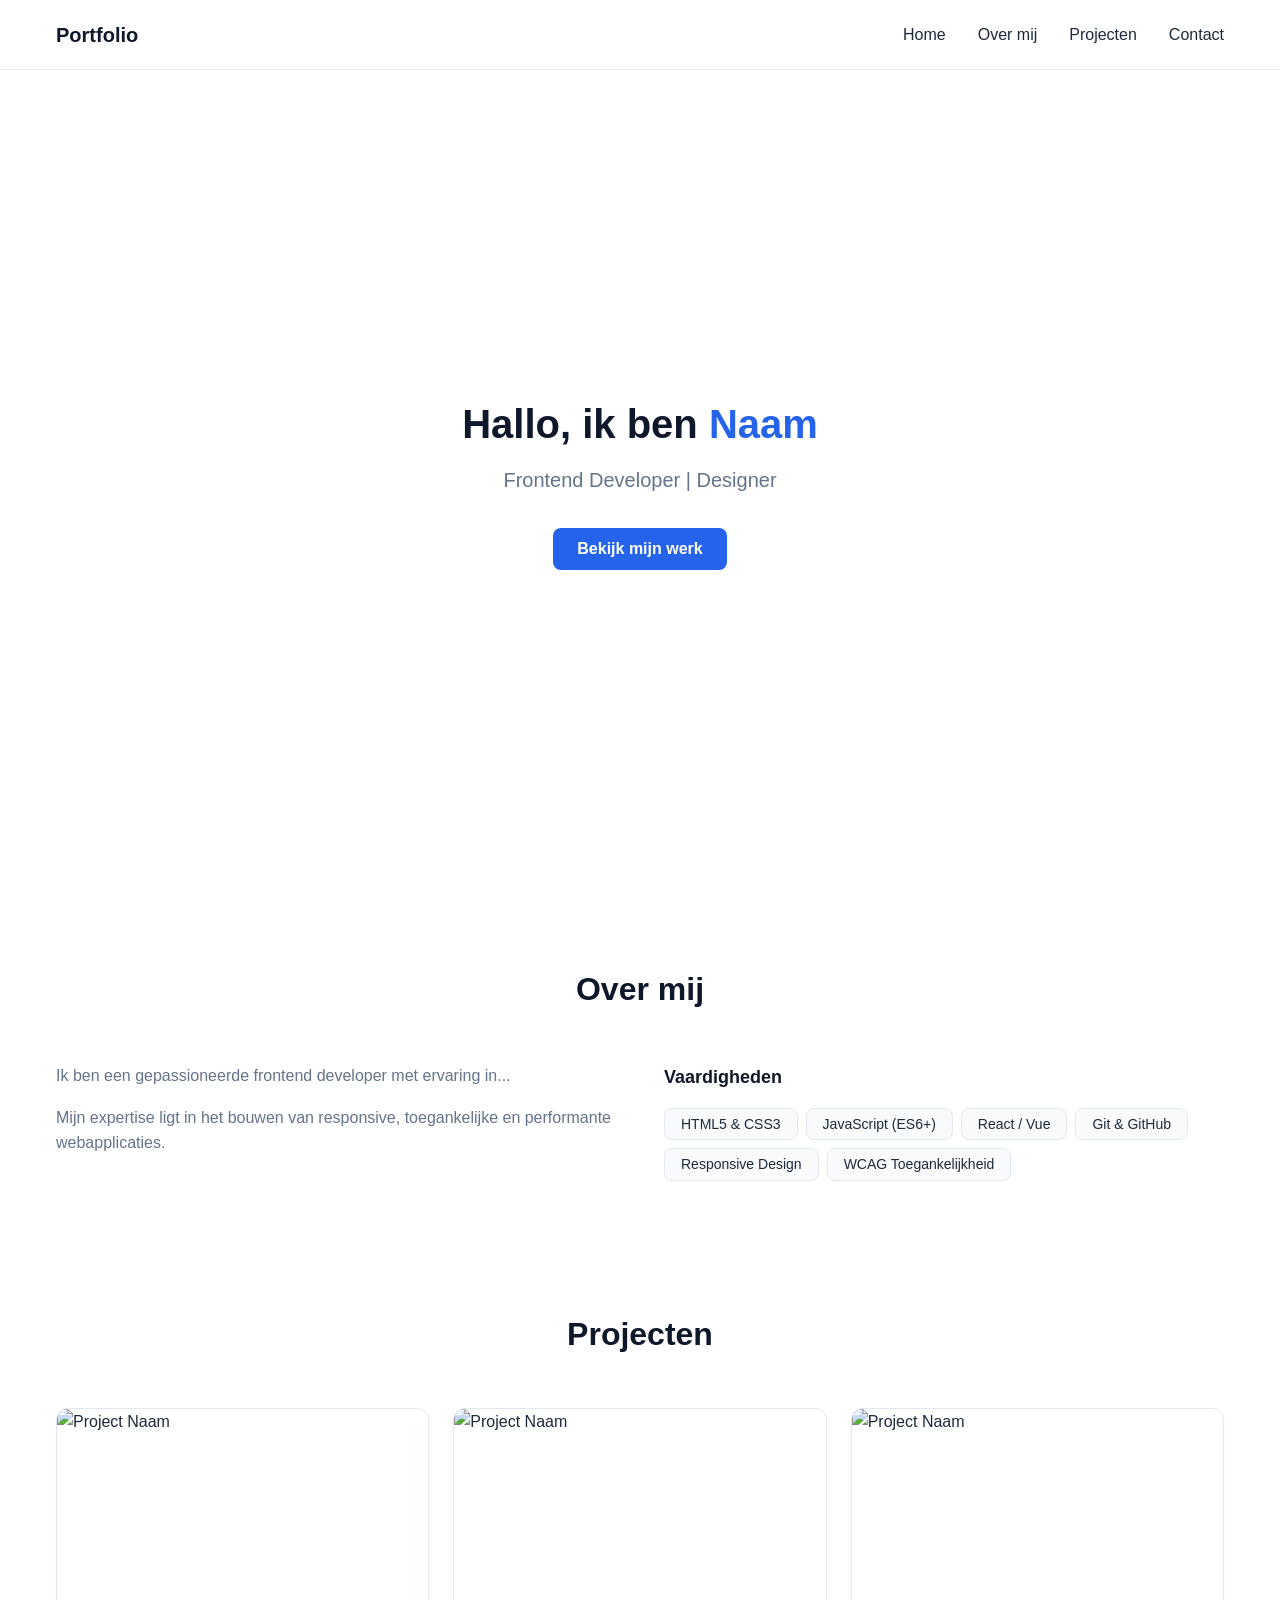
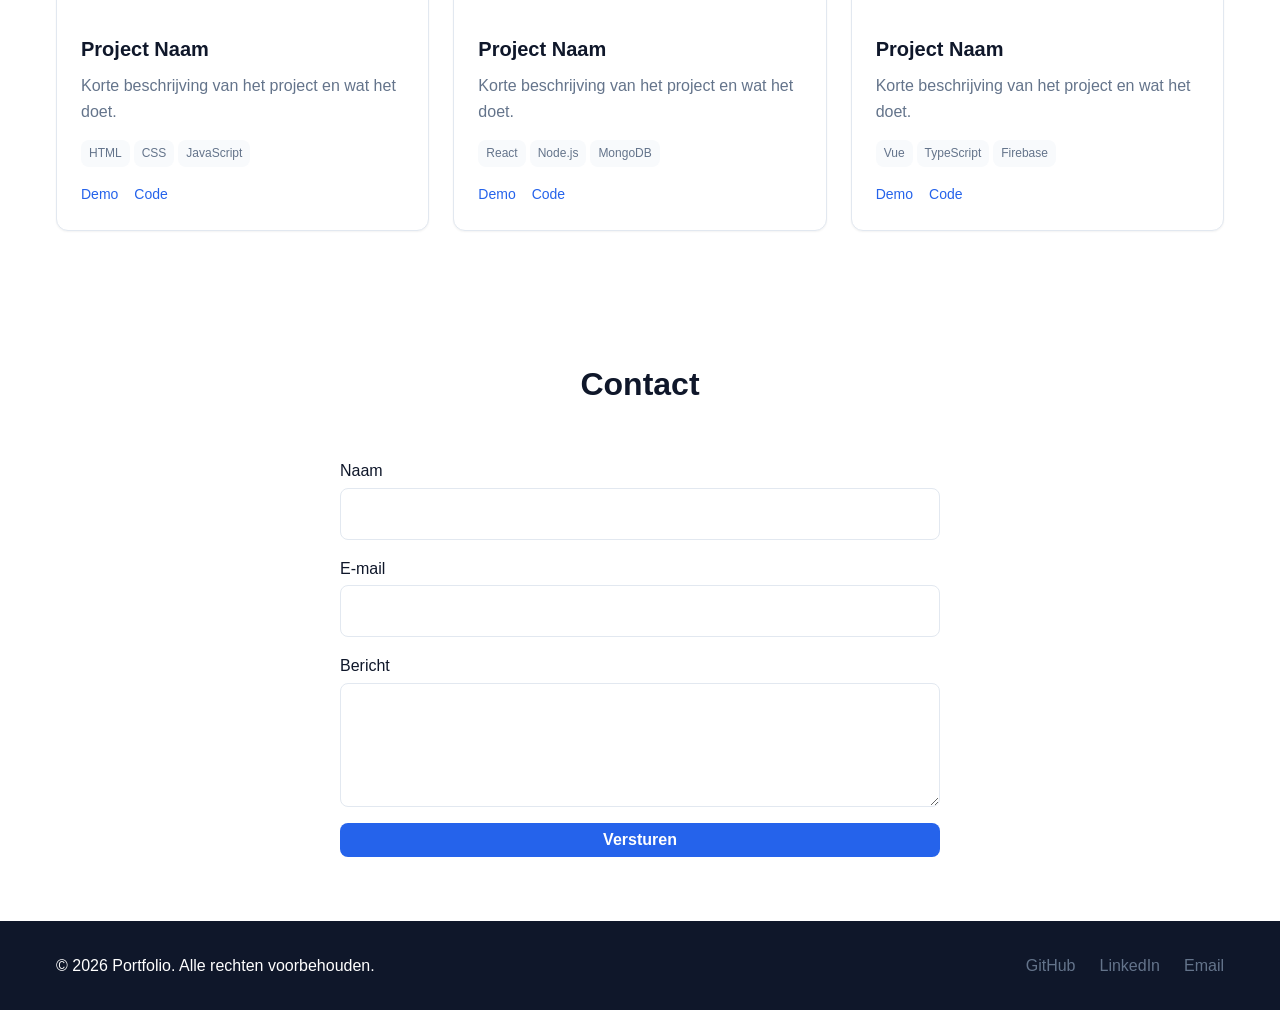
==== portfolio/index.html @ d0fe11b7 "portfolio" ====
<!DOCTYPE html>
<html lang="nl">
<head>
    <meta charset="UTF-8">
    <meta name="viewport" content="width=device-width, initial-scale=1.0">
    <meta name="description" content="Persoonlijke portfolio website">
    <title>Mijn Portfolio</title>
    <link rel="stylesheet" href="css/main.css">
    <link rel="stylesheet" href="css/responsive.css">
</head>
<body>
    <header class="header">
        <nav class="nav container">
            <a href="#" class="nav__logo">Portfolio</a>
            <ul class="nav__menu">
                <li><a href="#home" class="nav__link">Home</a></li>
                <li><a href="#about" class="nav__link">Over mij</a></li>
                <li><a href="#projects" class="nav__link">Projecten</a></li>
                <li><a href="#contact" class="nav__link">Contact</a></li>
            </ul>
            <button class="nav__toggle" aria-label="Menu toggelen">
                <span class="hamburger"></span>
            </button>
        </nav>
    </header>

    <main>
        <section id="home" class="hero">
            <div class="container">
                <div class="hero__content">
                    <h1 class="hero__title">Hallo, ik ben <span class="highlight">Naam</span></h1>
                    <p class="hero__subtitle">Frontend Developer | Designer</p>
                    <a href="#projects" class="btn btn--primary">Bekijk mijn werk</a>
                </div>
            </div>
        </section>

        <section id="about" class="about section">
            <div class="container">
                <h2 class="section__title">Over mij</h2>
                <div class="about__content">
                    <div class="about__text">
                        <p>Ik ben een gepassioneerde frontend developer met ervaring in...</p>
                        <p>Mijn expertise ligt in het bouwen van responsive, toegankelijke en performante webapplicaties.</p>
                    </div>
                    <div class="about__skills">
                        <h3>Vaardigheden</h3>
                        <ul class="skills__list">
                            <li>HTML5 & CSS3</li>
                            <li>JavaScript (ES6+)</li>
                            <li>React / Vue</li>
                            <li>Git & GitHub</li>
                            <li>Responsive Design</li>
                            <li>WCAG Toegankelijkheid</li>
                        </ul>
                    </div>
                </div>
            </div>
        </section>

        <section id="projects" class="projects section">
            <div class="container">
                <h2 class="section__title">Projecten</h2>
                <div class="projects__grid" id="projects-grid">
                </div>
            </div>
        </section>

        <section id="contact" class="contact section">
            <div class="container">
                <h2 class="section__title">Contact</h2>
                <form class="contact__form" id="contact-form">
                    <div class="form__group">
                        <label for="name">Naam</label>
                        <input type="text" id="name" name="name" required>
                    </div>
                    <div class="form__group">
                        <label for="email">E-mail</label>
                        <input type="email" id="email" name="email" required>
                    </div>
                    <div class="form__group">
                        <label for="message">Bericht</label>
                        <textarea id="message" name="message" rows="5" required></textarea>
                    </div>
                    <button type="submit" class="btn btn--primary">Versturen</button>
                </form>
            </div>
        </section>
    </main>

    <footer class="footer">
        <div class="container">
            <p>&copy; 2026 Portfolio. Alle rechten voorbehouden.</p>
            <div class="footer__social">
                <a href="#" aria-label="GitHub">GitHub</a>
                <a href="#" aria-label="LinkedIn">LinkedIn</a>
                <a href="#" aria-label="Email">Email</a>
            </div>
        </div>
    </footer>

    <script src="js/main.js"></script>
</body>
</html>
---- portfolio/css/main.css ----
:root {
    --color-primary: #2563eb;
    --color-primary-dark: #1d4ed8;
    --color-secondary: #0f172a;
    --color-accent: #f59e0b;
    --color-text: #1e293b;
    --color-text-light: #64748b;
    --color-background: #ffffff;
    --color-surface: #f8fafc;
    --color-border: #e2e8f0;
    --color-white: #ffffff;

    --font-family: 'Inter', -apple-system, BlinkMacSystemFont, 'Segoe UI', Roboto, sans-serif;
    --font-size-xs: 0.75rem;
    --font-size-sm: 0.875rem;
    --font-size-base: 1rem;
    --font-size-lg: 1.125rem;
    --font-size-xl: 1.25rem;
    --font-size-2xl: 1.5rem;
    --font-size-3xl: 2rem;
    --font-size-4xl: 2.5rem;

    --spacing-xs: 0.25rem;
    --spacing-sm: 0.5rem;
    --spacing-md: 1rem;
    --spacing-lg: 1.5rem;
    --spacing-xl: 2rem;
    --spacing-2xl: 3rem;
    --spacing-3xl: 4rem;

    --border-radius: 8px;
    --border-radius-lg: 12px;

    --shadow-sm: 0 1px 2px rgba(0, 0, 0, 0.05);
    --shadow-md: 0 4px 6px -1px rgba(0, 0, 0, 0.1);
    --shadow-lg: 0 10px 15px -3px rgba(0, 0, 0, 0.1);

    --transition-fast: 150ms ease;
    --transition-base: 250ms ease;
    --transition-slow: 350ms ease;

    --container-width: 1200px;
    --header-height: 70px;
}

*, *::before, *::after {
    box-sizing: border-box;
    margin: 0;
    padding: 0;
}

html {
    scroll-behavior: smooth;
    font-size: 16px;
}

body {
    font-family: var(--font-family);
    font-size: var(--font-size-base);
    line-height: 1.6;
    color: var(--color-text);
    background-color: var(--color-background);
    -webkit-font-smoothing: antialiased;
}

img {
    max-width: 100%;
    height: auto;
    display: block;
}

a {
    color: inherit;
    text-decoration: none;
}

ul {
    list-style: none;
}

button {
    font-family: inherit;
    cursor: pointer;
    border: none;
    background: none;
}

.container {
    width: 100%;
    max-width: var(--container-width);
    margin: 0 auto;
    padding: 0 var(--spacing-md);
}

.section {
    padding: var(--spacing-3xl) 0;
}

.section__title {
    font-size: var(--font-size-3xl);
    font-weight: 700;
    text-align: center;
    margin-bottom: var(--spacing-2xl);
    color: var(--color-secondary);
}

.highlight {
    color: var(--color-primary);
}

.btn {
    display: inline-flex;
    align-items: center;
    justify-content: center;
    padding: var(--spacing-sm) var(--spacing-lg);
    font-size: var(--font-size-base);
    font-weight: 600;
    border-radius: var(--border-radius);
    transition: all var(--transition-base);
}

.btn--primary {
    background-color: var(--color-primary);
    color: var(--color-white);
}

.btn--primary:hover {
    background-color: var(--color-primary-dark);
    transform: translateY(-2px);
    box-shadow: var(--shadow-md);
}

.header {
    position: fixed;
    top: 0;
    left: 0;
    right: 0;
    height: var(--header-height);
    background-color: rgba(255, 255, 255, 0.95);
    backdrop-filter: blur(10px);
    border-bottom: 1px solid var(--color-border);
    z-index: 1000;
}

.nav {
    display: flex;
    align-items: center;
    justify-content: space-between;
    height: 100%;
}

.nav__logo {
    font-size: var(--font-size-xl);
    font-weight: 700;
    color: var(--color-secondary);
}

.nav__menu {
    display: flex;
    gap: var(--spacing-xl);
}

.nav__link {
    font-weight: 500;
    color: var(--color-text);
    transition: color var(--transition-fast);
    position: relative;
}

.nav__link::after {
    content: '';
    position: absolute;
    bottom: -4px;
    left: 0;
    width: 0;
    height: 2px;
    background-color: var(--color-primary);
    transition: width var(--transition-base);
}

.nav__link:hover::after,
.nav__link:focus::after {
    width: 100%;
}

.nav__link:hover {
    color: var(--color-primary);
}

.nav__toggle {
    display: none;
    flex-direction: column;
    gap: 5px;
    padding: var(--spacing-sm);
}

.hamburger {
    width: 24px;
    height: 2px;
    background-color: var(--color-secondary);
    transition: var(--transition-base);
}

.hero {
    min-height: 100vh;
    display: flex;
    align-items: center;
    padding-top: var(--header-height);
}

.hero__content {
    text-align: center;
    max-width: 800px;
    margin: 0 auto;
}

.hero__title {
    font-size: var(--font-size-4xl);
    font-weight: 800;
    line-height: 1.2;
    margin-bottom: var(--spacing-md);
    color: var(--color-secondary);
}

.hero__subtitle {
    font-size: var(--font-size-xl);
    color: var(--color-text-light);
    margin-bottom: var(--spacing-xl);
}

.about__content {
    display: grid;
    grid-template-columns: 1fr 1fr;
    gap: var(--spacing-2xl);
    align-items: start;
}

.about__text p {
    margin-bottom: var(--spacing-md);
    color: var(--color-text-light);
}

.about__skills h3 {
    font-size: var(--font-size-lg);
    margin-bottom: var(--spacing-md);
    color: var(--color-secondary);
}

.skills__list {
    display: flex;
    flex-wrap: wrap;
    gap: var(--spacing-sm);
}

.skills__list li {
    background-color: var(--color-surface);
    padding: var(--spacing-xs) var(--spacing-md);
    border-radius: var(--border-radius);
    font-size: var(--font-size-sm);
    border: 1px solid var(--color-border);
}

.projects__grid {
    display: grid;
    grid-template-columns: repeat(auto-fill, minmax(300px, 1fr));
    gap: var(--spacing-lg);
}

.project-card {
    background-color: var(--color-white);
    border-radius: var(--border-radius-lg);
    overflow: hidden;
    box-shadow: var(--shadow-sm);
    border: 1px solid var(--color-border);
    transition: all var(--transition-base);
}

.project-card:hover {
    transform: translateY(-4px);
    box-shadow: var(--shadow-lg);
}

.project-card__image {
    width: 100%;
    height: 200px;
    object-fit: cover;
}

.project-card__content {
    padding: var(--spacing-lg);
}

.project-card__title {
    font-size: var(--font-size-xl);
    font-weight: 600;
    margin-bottom: var(--spacing-sm);
    color: var(--color-secondary);
}

.project-card__description {
    color: var(--color-text-light);
    margin-bottom: var(--spacing-md);
}

.project-card__tags {
    display: flex;
    flex-wrap: wrap;
    gap: var(--spacing-xs);
    margin-bottom: var(--spacing-md);
}

.project-card__tag {
    font-size: var(--font-size-xs);
    background-color: var(--color-surface);
    color: var(--color-text-light);
    padding: var(--spacing-xs) var(--spacing-sm);
    border-radius: var(--border-radius);
}

.project-card__links {
    display: flex;
    gap: var(--spacing-md);
}

.project-card__link {
    font-size: var(--font-size-sm);
    font-weight: 500;
    color: var(--color-primary);
    transition: color var(--transition-fast);
}

.project-card__link:hover {
    color: var(--color-primary-dark);
}

.contact__form {
    max-width: 600px;
    margin: 0 auto;
    display: flex;
    flex-direction: column;
    gap: var(--spacing-md);
}

.form__group {
    display: flex;
    flex-direction: column;
    gap: var(--spacing-xs);
}

.form__group label {
    font-weight: 500;
    color: var(--color-secondary);
}

.form__group input,
.form__group textarea {
    padding: var(--spacing-md);
    border: 1px solid var(--color-border);
    border-radius: var(--border-radius);
    font-size: var(--font-size-base);
    font-family: inherit;
    transition: border-color var(--transition-fast), box-shadow var(--transition-fast);
}

.form__group input:focus,
.form__group textarea:focus {
    outline: none;
    border-color: var(--color-primary);
    box-shadow: 0 0 0 3px rgba(37, 99, 235, 0.1);
}

.footer {
    background-color: var(--color-secondary);
    color: var(--color-white);
    padding: var(--spacing-xl) 0;
}

.footer .container {
    display: flex;
    justify-content: space-between;
    align-items: center;
    flex-wrap: wrap;
    gap: var(--spacing-md);
}

.footer__social {
    display: flex;
    gap: var(--spacing-lg);
}

.footer__social a {
    color: var(--color-text-light);
    transition: color var(--transition-fast);
}

.footer__social a:hover {
    color: var(--color-white);
}

@media (max-width: 768px) {
    .nav__menu {
        position: fixed;
        top: var(--header-height);
        left: 0;
        right: 0;
        background-color: var(--color-white);
        flex-direction: column;
        padding: var(--spacing-xl);
        gap: var(--spacing-lg);
        border-bottom: 1px solid var(--color-border);
        transform: translateY(-100%);
        opacity: 0;
        visibility: hidden;
        transition: all var(--transition-base);
    }

    .nav__menu.active {
        transform: translateY(0);
        opacity: 1;
        visibility: visible;
    }

    .nav__toggle {
        display: flex;
    }

    .hero__title {
        font-size: var(--font-size-3xl);
    }

    .hero__subtitle {
        font-size: var(--font-size-lg);
    }

    .about__content {
        grid-template-columns: 1fr;
    }

    .section__title {
        font-size: var(--font-size-2xl);
    }

    .footer .container {
        flex-direction: column;
        text-align: center;
    }
}

@media (max-width: 480px) {
    :root {
        --font-size-4xl: 2rem;
        --font-size-3xl: 1.75rem;
        --spacing-3xl: 3rem;
    }

    .container {
        padding: 0 var(--spacing-sm);
    }

    .projects__grid {
        grid-template-columns: 1fr;
    }
}
---- portfolio/css/responsive.css ----
@media (max-width: 1024px) {
    .hero__title {
        font-size: var(--font-size-3xl);
    }

    .projects__grid {
        grid-template-columns: repeat(2, 1fr);
    }
}

@media (max-width: 768px) {
    :root {
        --header-height: 60px;
    }

    .nav__menu {
        position: fixed;
        top: var(--header-height);
        left: 0;
        right: 0;
        background-color: var(--color-white);
        flex-direction: column;
        padding: var(--spacing-xl);
        gap: var(--spacing-lg);
        border-bottom: 1px solid var(--color-border);
        transform: translateY(-100%);
        opacity: 0;
        visibility: hidden;
        transition: all var(--transition-base);
        z-index: 999;
    }

    .nav__menu.active {
        transform: translateY(0);
        opacity: 1;
        visibility: visible;
    }

    .nav__toggle {
        display: flex;
        z-index: 1000;
    }

    .nav__toggle.active .hamburger:nth-child(1) {
        transform: rotate(45deg) translate(5px, 5px);
    }

    .nav__toggle.active .hamburger:nth-child(2) {
        opacity: 0;
    }

    .nav__toggle.active .hamburger:nth-child(3) {
        transform: rotate(-45deg) translate(5px, -5px);
    }

    .hero {
        min-height: auto;
        padding: calc(var(--header-height) + var(--spacing-2xl)) 0 var(--spacing-2xl);
    }

    .hero__title {
        font-size: var(--font-size-2xl);
    }

    .hero__subtitle {
        font-size: var(--font-size-base);
    }

    .section {
        padding: var(--spacing-2xl) 0;
    }

    .section__title {
        font-size: var(--font-size-2xl);
    }

    .about__content {
        grid-template-columns: 1fr;
        gap: var(--spacing-xl);
    }

    .projects__grid {
        grid-template-columns: 1fr;
    }

    .footer .container {
        flex-direction: column;
        text-align: center;
    }
}

@media (max-width: 480px) {
    :root {
        --font-size-4xl: 1.75rem;
        --font-size-3xl: 1.5rem;
        --font-size-2xl: 1.25rem;
        --font-size-xl: 1.125rem;
        --spacing-3xl: 2rem;
        --spacing-2xl: 1.5rem;
        --container-width: 100%;
    }

    .container {
        padding: 0 var(--spacing-sm);
    }

    .nav__logo {
        font-size: var(--font-size-lg);
    }

    .hero__title {
        font-size: var(--font-size-xl);
    }

    .btn {
        width: 100%;
    }

    .project-card__links {
        flex-direction: column;
        gap: var(--spacing-sm);
    }

    .form__group input,
    .form__group textarea {
        padding: var(--spacing-sm);
    }
}

@media (min-width: 769px) {
    .nav__menu {
        display: flex !important;
        position: static;
        flex-direction: row;
        background: none;
        padding: 0;
        border: none;
        transform: none;
        opacity: 1;
        visibility: visible;
    }

    .nav__toggle {
        display: none;
    }
}

@media (prefers-reduced-motion: reduce) {
    *,
    *::before,
    *::after {
        animation-duration: 0.01ms !important;
        animation-iteration-count: 1 !important;
        transition-duration: 0.01ms !important;
        scroll-behavior: auto !important;
    }
}

@media (prefers-contrast: high) {
    :root {
        --color-border: #000;
        --color-text-light: #333;
    }

    .btn--primary {
        border: 2px solid currentColor;
    }

    .form__group input:focus,
    .form__group textarea:focus {
        box-shadow: 0 0 0 3px currentColor;
    }
}

@media print {
    .header,
    .footer,
    .btn,
    .nav__toggle {
        display: none !important;
    }

    .hero {
        min-height: auto;
        padding-top: 0;
    }

    .section {
        page-break-inside: avoid;
    }

    body {
        font-size: 12pt;
    }

    a {
        text-decoration: underline;
    }
}
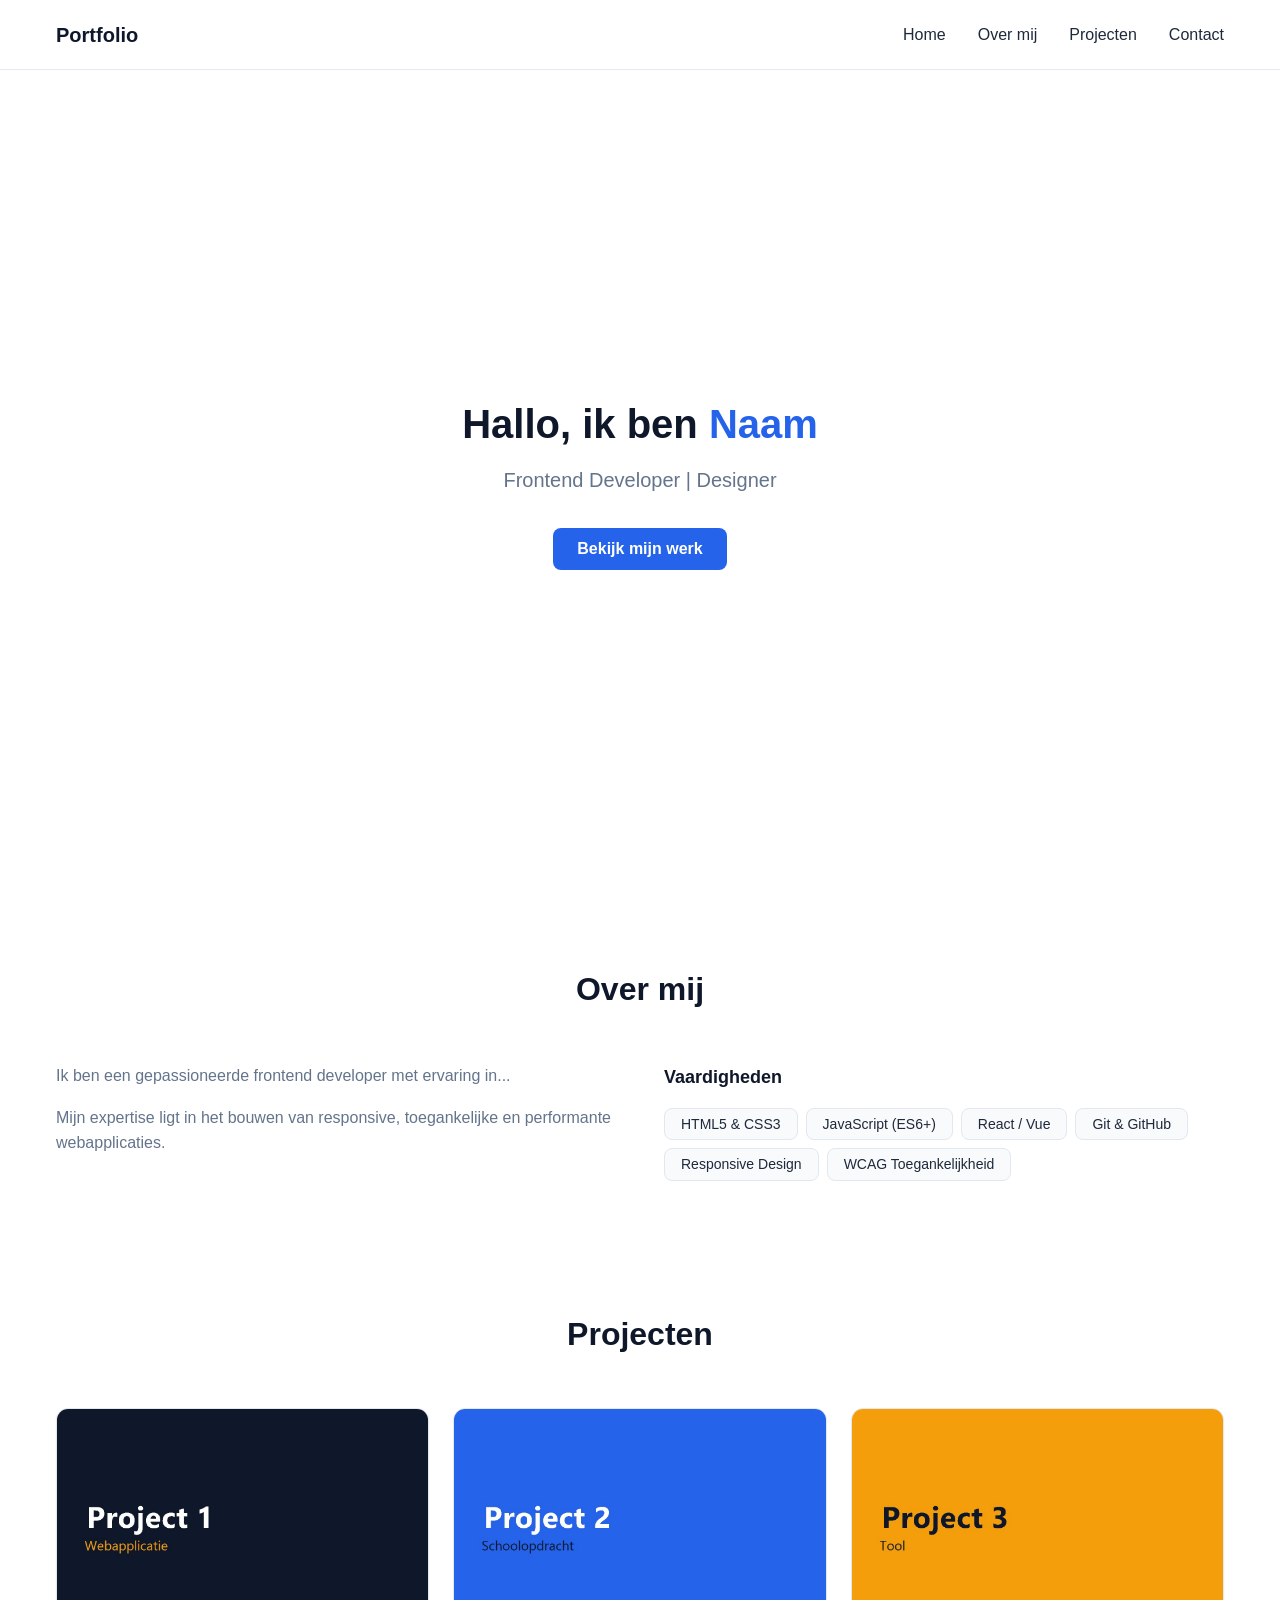
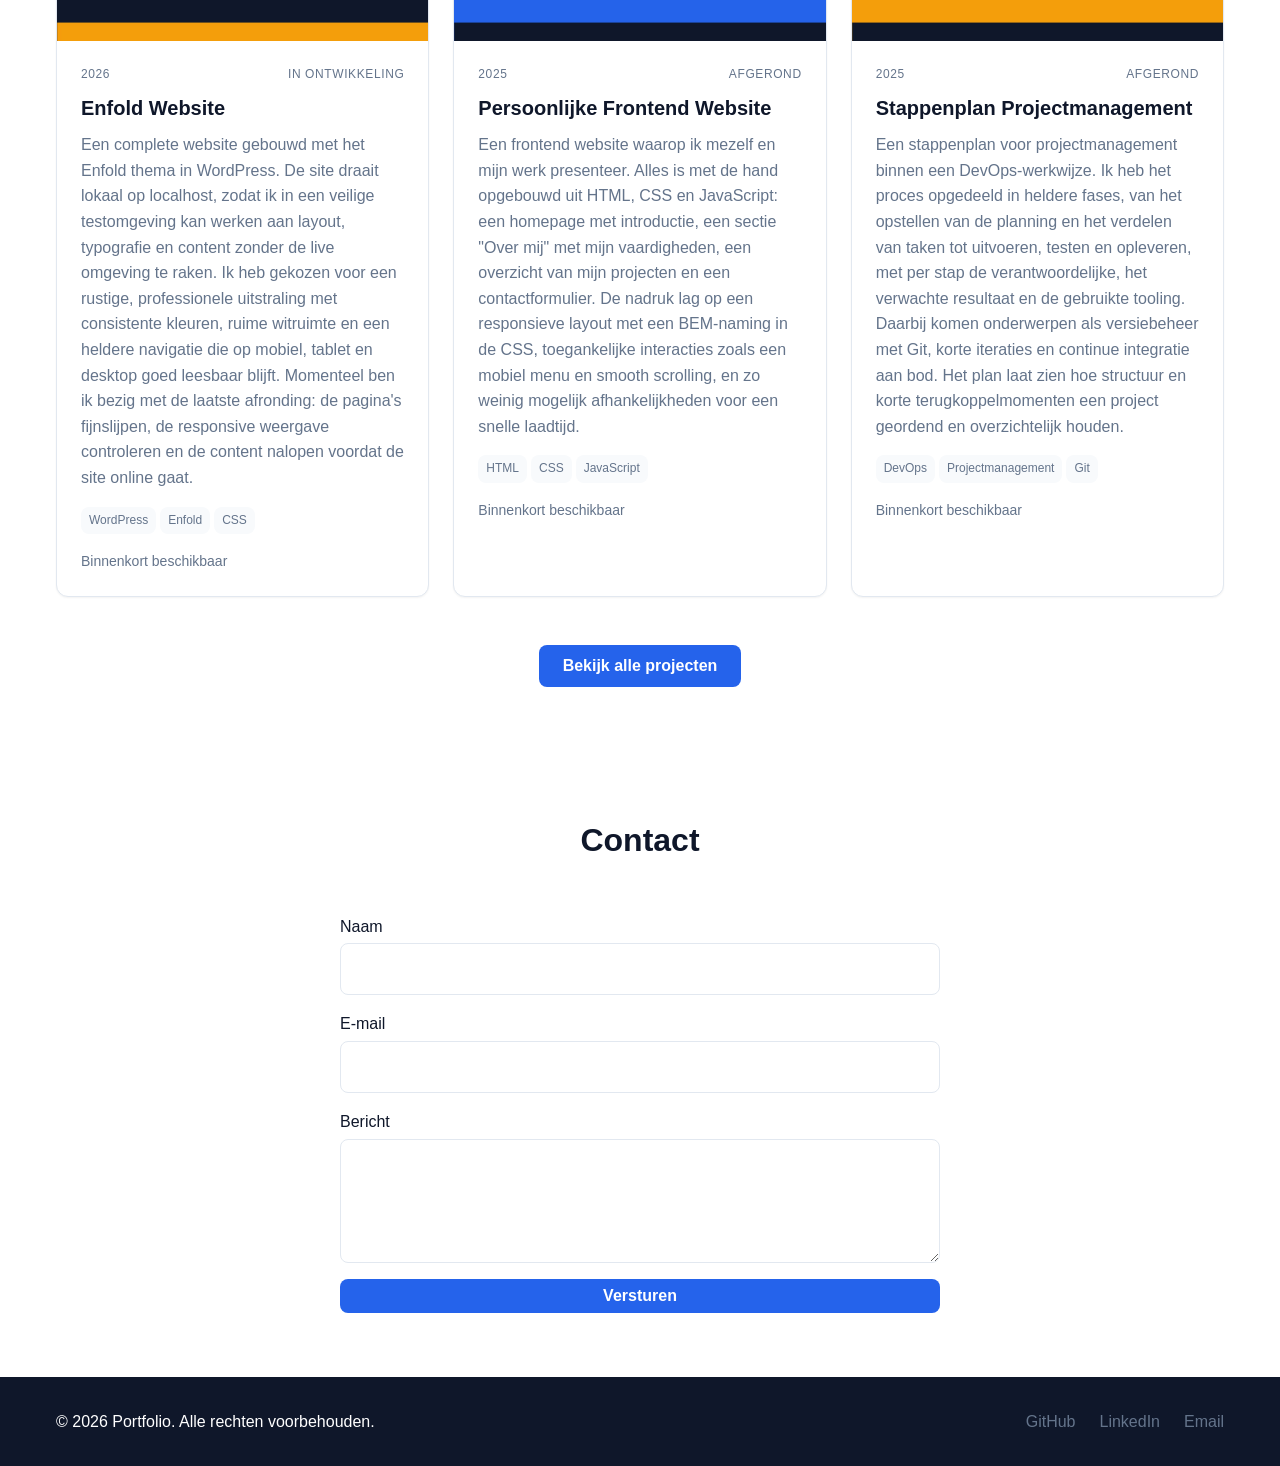
==== commit 23ccf228: "challenge 4 af" ====
--- a/portfolio/index.html
+++ b/portfolio/index.html
@@ -15,10 +15,12 @@
             <ul class="nav__menu">
                 <li><a href="#home" class="nav__link">Home</a></li>
                 <li><a href="#about" class="nav__link">Over mij</a></li>
-                <li><a href="#projects" class="nav__link">Projecten</a></li>
+                <li><a href="projecten.html" class="nav__link">Projecten</a></li>
                 <li><a href="#contact" class="nav__link">Contact</a></li>
             </ul>
-            <button class="nav__toggle" aria-label="Menu toggelen">
+            <button class="nav__toggle" aria-label="Menu toggelen" aria-expanded="false">
+                <span class="hamburger"></span>
+                <span class="hamburger"></span>
                 <span class="hamburger"></span>
             </button>
         </nav>
@@ -30,7 +32,7 @@
                 <div class="hero__content">
                     <h1 class="hero__title">Hallo, ik ben <span class="highlight">Naam</span></h1>
                     <p class="hero__subtitle">Frontend Developer | Designer</p>
-                    <a href="#projects" class="btn btn--primary">Bekijk mijn werk</a>
+                    <a href="projecten.html" class="btn btn--primary">Bekijk mijn werk</a>
                 </div>
             </div>
         </section>
@@ -61,7 +63,10 @@
         <section id="projects" class="projects section">
             <div class="container">
                 <h2 class="section__title">Projecten</h2>
-                <div class="projects__grid" id="projects-grid">
+                <div class="projects__grid" id="projects-preview">
+                </div>
+                <div class="projects__preview-footer">
+                    <a href="projecten.html" class="btn btn--primary">Bekijk alle projecten</a>
                 </div>
             </div>
         </section>
@@ -99,6 +104,7 @@
         </div>
     </footer>
 
+    <script src="js/projects.js"></script>
     <script src="js/main.js"></script>
 </body>
 </html>
--- a/portfolio/css/main.css
+++ b/portfolio/css/main.css
@@ -282,7 +282,7 @@
 
 .project-card__image {
     width: 100%;
-    height: 200px;
+    aspect-ratio: 16 / 10;
     object-fit: cover;
 }
 
@@ -331,6 +331,127 @@
 
 .project-card__link:hover {
     color: var(--color-primary-dark);
+}
+
+.project-card__meta {
+    display: flex;
+    justify-content: space-between;
+    gap: var(--spacing-sm);
+    font-size: var(--font-size-xs);
+    text-transform: uppercase;
+    letter-spacing: 0.05em;
+    color: var(--color-text-light);
+    margin-bottom: var(--spacing-sm);
+}
+
+.project-card__soon {
+    font-size: var(--font-size-sm);
+    color: var(--color-text-light);
+}
+
+.project-card[hidden] {
+    display: none;
+}
+
+.projects__preview-footer {
+    text-align: center;
+    margin-top: var(--spacing-2xl);
+}
+
+.projects__toolbar {
+    display: flex;
+    justify-content: space-between;
+    align-items: center;
+    flex-wrap: wrap;
+    gap: var(--spacing-md);
+    margin-bottom: var(--spacing-xl);
+}
+
+.projects__count {
+    font-size: var(--font-size-sm);
+    color: var(--color-text-light);
+}
+
+.filters {
+    display: flex;
+    flex-wrap: wrap;
+    gap: var(--spacing-sm);
+}
+
+.filters__btn {
+    padding: var(--spacing-sm) var(--spacing-lg);
+    border: 1px solid var(--color-border);
+    border-radius: 999px;
+    background-color: var(--color-white);
+    font-size: var(--font-size-sm);
+    font-weight: 500;
+    color: var(--color-text);
+    transition: all var(--transition-fast);
+}
+
+.filters__btn:hover {
+    border-color: var(--color-primary);
+    color: var(--color-primary);
+}
+
+.filters__btn--active,
+.filters__btn--active:hover {
+    background-color: var(--color-primary);
+    border-color: var(--color-primary);
+    color: var(--color-white);
+}
+
+.projects-empty {
+    text-align: center;
+    color: var(--color-text-light);
+    padding: var(--spacing-2xl) 0;
+}
+
+.page-header {
+    padding-top: calc(var(--header-height) + var(--spacing-3xl));
+    padding-bottom: var(--spacing-xl);
+    text-align: center;
+}
+
+.page-header__title {
+    font-size: var(--font-size-4xl);
+    font-weight: 800;
+    color: var(--color-secondary);
+    margin-bottom: var(--spacing-md);
+}
+
+.page-header__intro {
+    max-width: 640px;
+    margin: 0 auto;
+    color: var(--color-text-light);
+}
+
+.breadcrumb {
+    display: flex;
+    justify-content: center;
+    align-items: center;
+    gap: var(--spacing-sm);
+    font-size: var(--font-size-sm);
+    color: var(--color-text-light);
+    margin-bottom: var(--spacing-lg);
+}
+
+.breadcrumb a:hover {
+    color: var(--color-primary);
+}
+
+.nav__link--active {
+    color: var(--color-primary);
+}
+
+.nav__link--active::after {
+    width: 100%;
+}
+
+a:focus-visible,
+button:focus-visible {
+    outline: 2px solid var(--color-primary);
+    outline-offset: 3px;
 }
 
 .contact__form {
--- a/portfolio/css/responsive.css
+++ b/portfolio/css/responsive.css
@@ -145,6 +145,44 @@
     }
 }
 
+@media (max-width: 768px) {
+    .projects__toolbar {
+        flex-direction: column;
+        align-items: flex-start;
+    }
+
+    .filters {
+        flex-wrap: nowrap;
+        overflow-x: auto;
+        width: 100%;
+        padding-bottom: var(--spacing-xs);
+        -webkit-overflow-scrolling: touch;
+    }
+
+    .filters__btn {
+        white-space: nowrap;
+        min-height: 44px;
+    }
+
+    .page-header {
+        padding-top: calc(var(--header-height) + var(--spacing-2xl));
+    }
+
+    .page-header__title {
+        font-size: var(--font-size-2xl);
+    }
+}
+
+@media (max-width: 480px) {
+    .filters__btn {
+        padding: var(--spacing-sm) var(--spacing-md);
+    }
+
+    .page-header__intro {
+        font-size: var(--font-size-sm);
+    }
+}
+
 @media (prefers-reduced-motion: reduce) {
     *,
     *::before,
